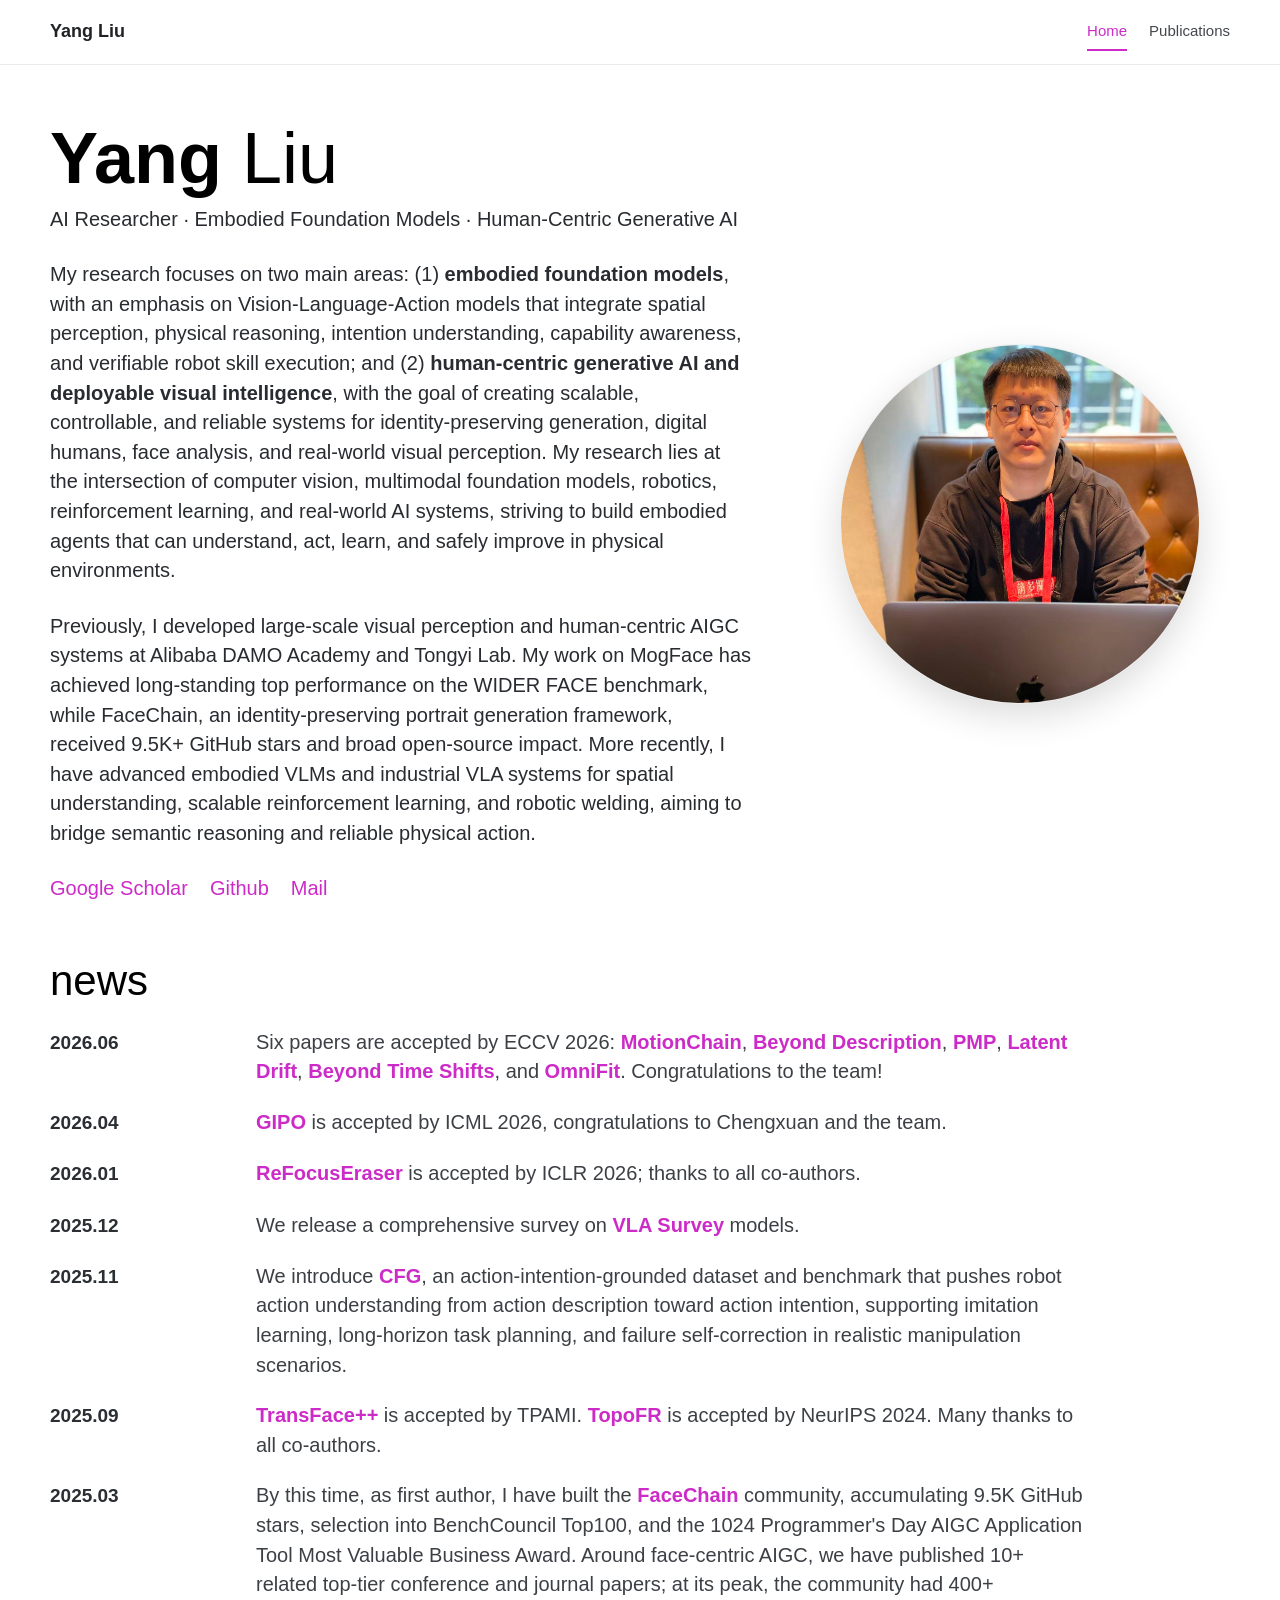
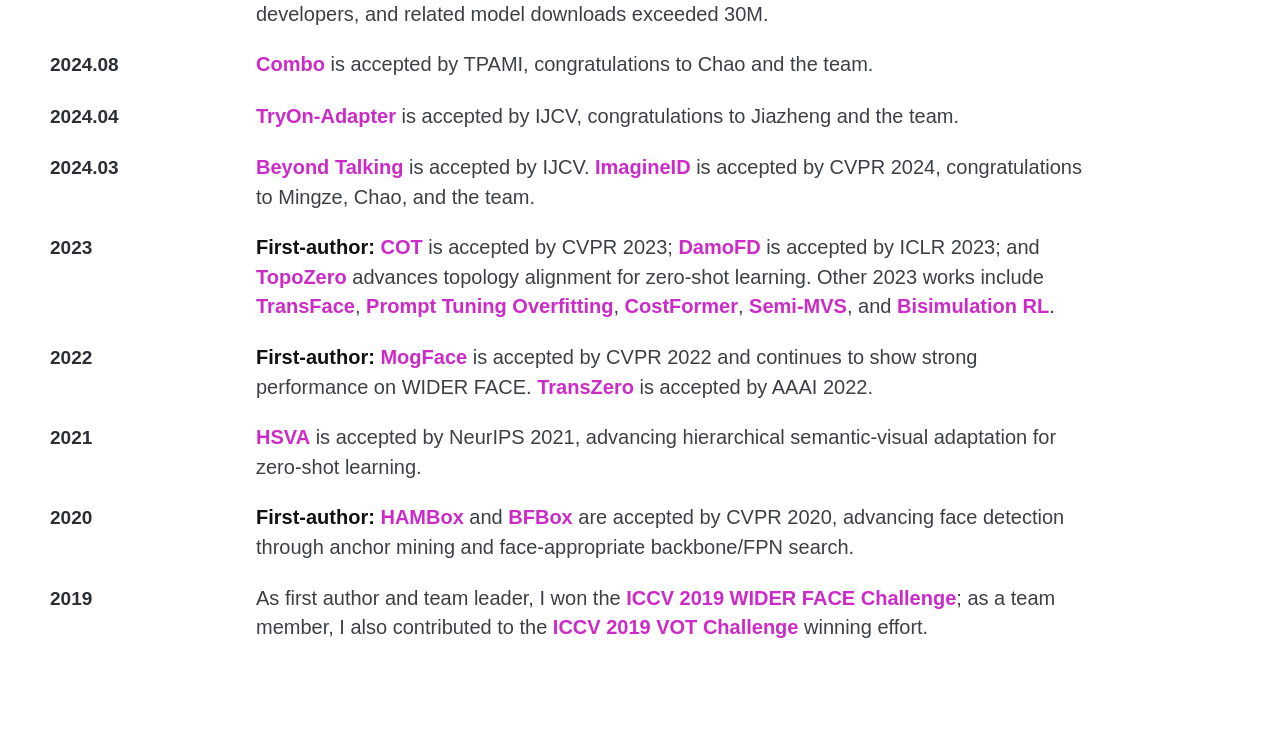
==== index.html @ 4ef693bc "Initial personal website" ====
<!doctype html>
<html lang="en">
  <head>
    <meta charset="utf-8" />
    <meta name="viewport" content="width=device-width, initial-scale=1" />
    <title>Yang Liu</title>
    <meta
      name="description"
      content="Yang Liu - AI researcher focused on embodied foundation models, human-centric generative AI, and deployable visual intelligence."
    />
    <link rel="stylesheet" href="styles.css" />
  </head>
  <body>
    <header class="site-header">
      <nav class="nav" aria-label="Primary navigation">
        <a class="brand" href="index.html">Yang Liu</a>
        <div class="nav-links">
          <a class="active" href="index.html">Home</a>
          <a href="publications.html">Publications</a>
        </div>
      </nav>
    </header>

    <main class="home-page">
      <section class="home-hero">
        <div class="home-copy">
          <h1><strong>Yang</strong> Liu</h1>
          <p class="home-role">AI Researcher · Embodied Foundation Models · Human-Centric Generative AI</p>

          <p>
            My research focuses on two main areas: (1) <strong>embodied foundation models</strong>,
            with an emphasis on Vision-Language-Action models that integrate spatial perception,
            physical reasoning, intention understanding, capability awareness, and verifiable robot
            skill execution; and (2) <strong>human-centric generative AI and deployable visual
            intelligence</strong>, with the goal of creating scalable, controllable, and reliable
            systems for identity-preserving generation, digital humans, face analysis, and
            real-world visual perception. My research lies at the intersection of computer vision,
            multimodal foundation models, robotics, reinforcement learning, and real-world AI
            systems, striving to build embodied agents that can understand, act, learn, and safely
            improve in physical environments.
          </p>

          <p>
            Previously, I developed large-scale visual perception and human-centric AIGC systems at
            Alibaba DAMO Academy and Tongyi Lab. My work on MogFace has achieved long-standing top
            performance on the WIDER FACE benchmark, while FaceChain, an identity-preserving
            portrait generation framework, received 9.5K+ GitHub stars and broad open-source
            impact. More recently, I have advanced embodied VLMs and industrial VLA systems for
            spatial understanding, scalable reinforcement learning, and robotic welding, aiming to
            bridge semantic reasoning and reliable physical action.
          </p>

          <div class="home-links" aria-label="Profile links">
            <a href="https://scholar.google.co.uk/citations?user=t1emSE0AAAAJ&hl=zh-CN">Google Scholar</a>
            <a href="https://github.com/ly19965">Github</a>
            <a href="mailto:yang.15.liu@kcl.ac.uk">Mail</a>
          </div>
        </div>

        <aside class="home-portrait" aria-label="Yang Liu portrait placeholder">
          <div class="portrait-circle">
            <img src="assets/profile.png" alt="Yang Liu" />
          </div>
        </aside>
      </section>

      <section class="home-updates" aria-labelledby="updates-title">
        <h2 id="updates-title">news</h2>
        <div class="update-list">
          <article class="update-item">
            <time>2026.06</time>
            <p>
              Six papers are accepted by ECCV 2026:
              <a class="paper-link" href="publications.html">MotionChain</a>,
              <a class="paper-link" href="publications.html">Beyond Description</a>,
              <a class="paper-link" href="publications.html">PMP</a>,
              <a class="paper-link" href="publications.html">Latent Drift</a>,
              <a class="paper-link" href="publications.html">Beyond Time Shifts</a>, and
              <a class="paper-link" href="https://scholar.google.co.uk/citations?view_op=view_citation&amp;hl=en&amp;user=t1emSE0AAAAJ&amp;pagesize=100&amp;citation_for_view=t1emSE0AAAAJ:TFP_iSt0sucC">OmniFit</a>.
              Congratulations to the team!
            </p>
          </article>
          <article class="update-item">
            <time>2026.04</time>
            <p>
              <a class="paper-link" href="https://arxiv.org/pdf/2603.03955">GIPO</a> is accepted by
              ICML 2026, congratulations to Chengxuan and the team.
            </p>
          </article>
          <article class="update-item">
            <time>2026.01</time>
            <p>
              <a class="paper-link" href="https://openreview.net/pdf?id=OkNxZGenYr">ReFocusEraser</a>
              is accepted by ICLR 2026; thanks to all co-authors.
            </p>
          </article>
          <article class="update-item">
            <time>2025.12</time>
            <p>
              We release a comprehensive survey on
              <a class="paper-link" href="https://suyuz1.github.io/Survery/">VLA Survey</a>
              models.
            </p>
          </article>
          <article class="update-item">
            <time>2025.11</time>
            <p>
              We introduce
              <a class="paper-link" href="https://cfg-bench.github.io/">CFG</a>, an
              action-intention-grounded dataset and benchmark that pushes robot action
              understanding from action description toward action intention, supporting imitation
              learning, long-horizon task planning, and failure self-correction in realistic
              manipulation scenarios.
            </p>
          </article>
          <article class="update-item">
            <time>2025.09</time>
            <p>
              <a class="paper-link" href="https://ieeexplore.ieee.org/abstract/document/11184862">TransFace++</a>
              is accepted by TPAMI.
              <a class="paper-link" href="https://proceedings.neurips.cc/paper_files/paper/2024/hash/419b6c974712adb884bfbbeea8e94d1b-Abstract-Conference.html">TopoFR</a>
              is accepted by NeurIPS 2024. Many thanks to all co-authors.
            </p>
          </article>
          <article class="update-item">
            <time>2025.03</time>
            <p>
              By this time, as first author, I have built the
              <a class="paper-link" href="https://github.com/modelscope/facechain">FaceChain</a>
              community, accumulating 9.5K GitHub stars, selection into BenchCouncil Top100, and
              the 1024 Programmer's Day AIGC Application Tool Most Valuable Business Award. Around
              face-centric AIGC, we have published 10+ related top-tier conference and journal
              papers; at its peak, the community had 400+ developers, and related model downloads
              exceeded 30M.
            </p>
          </article>
          <article class="update-item">
            <time>2024.08</time>
            <p>
              <a class="paper-link" href="https://ieeexplore.ieee.org/abstract/document/11153998">Combo</a>
              is accepted by TPAMI, congratulations to Chao and the team.
            </p>
          </article>
          <article class="update-item">
            <time>2024.04</time>
            <p>
              <a class="paper-link" href="https://link.springer.com/article/10.1007/s11263-025-02352-3">TryOn-Adapter</a>
              is accepted by IJCV, congratulations to Jiazheng and the team.
            </p>
          </article>
          <article class="update-item">
            <time>2024.03</time>
            <p>
              <a class="paper-link" href="https://link.springer.com/article/10.1007/s11263-024-02300-7">Beyond Talking</a>
              is accepted by IJCV.
              <a class="paper-link" href="http://openaccess.thecvf.com/content/CVPR2024/html/Xu_FaceChain-ImagineID_Freely_Crafting_High-Fidelity_Diverse_Talking_Faces_from_Disentangled_Audio_CVPR_2024_paper.html">ImagineID</a>
              is accepted by CVPR 2024, congratulations to Mingze, Chao, and the team.
            </p>
          </article>
          <article class="update-item">
            <time>2023</time>
            <p>
              <strong>First-author:</strong>
              <a class="paper-link" href="https://scholar.google.co.uk/citations?view_op=view_citation&amp;hl=en&amp;user=t1emSE0AAAAJ&amp;pagesize=100&amp;citation_for_view=t1emSE0AAAAJ:ULOm3_A8WrAC">COT</a>
              is accepted by CVPR 2023;
              <a class="paper-link" href="https://scholar.google.co.uk/citations?view_op=view_citation&amp;hl=en&amp;user=t1emSE0AAAAJ&amp;pagesize=100&amp;citation_for_view=t1emSE0AAAAJ:8k81kl-MbHgC">DamoFD</a>
              is accepted by ICLR 2023; and
              <a class="paper-link" href="https://scholar.google.co.uk/citations?view_op=view_citation&amp;hl=en&amp;user=t1emSE0AAAAJ&amp;pagesize=100&amp;citation_for_view=t1emSE0AAAAJ:TQgYirikUcIC">TopoZero</a>
              advances topology alignment for zero-shot learning. Other 2023 works include
              <a class="paper-link" href="https://scholar.google.co.uk/citations?view_op=view_citation&amp;hl=en&amp;user=t1emSE0AAAAJ&amp;pagesize=100&amp;citation_for_view=t1emSE0AAAAJ:aqlVkmm33-oC">TransFace</a>,
              <a class="paper-link" href="https://scholar.google.co.uk/citations?view_op=view_citation&amp;hl=en&amp;user=t1emSE0AAAAJ&amp;pagesize=100&amp;citation_for_view=t1emSE0AAAAJ:5nxA0vEk-isC">Prompt Tuning Overfitting</a>,
              <a class="paper-link" href="https://scholar.google.co.uk/citations?view_op=view_citation&amp;hl=en&amp;user=t1emSE0AAAAJ&amp;pagesize=100&amp;citation_for_view=t1emSE0AAAAJ:3fE2CSJIrl8C">CostFormer</a>,
              <a class="paper-link" href="https://scholar.google.co.uk/citations?view_op=view_citation&amp;hl=en&amp;user=t1emSE0AAAAJ&amp;pagesize=100&amp;citation_for_view=t1emSE0AAAAJ:Wp0gIr-vW9MC">Semi-MVS</a>,
              and
              <a class="paper-link" href="https://scholar.google.co.uk/citations?view_op=view_citation&amp;hl=en&amp;user=t1emSE0AAAAJ&amp;pagesize=100&amp;citation_for_view=t1emSE0AAAAJ:mVmsd5A6BfQC">Bisimulation RL</a>.
            </p>
          </article>
          <article class="update-item">
            <time>2022</time>
            <p>
              <strong>First-author:</strong>
              <a class="paper-link" href="https://scholar.google.co.uk/citations?view_op=view_citation&amp;hl=en&amp;user=t1emSE0AAAAJ&amp;pagesize=100&amp;citation_for_view=t1emSE0AAAAJ:UebtZRa9Y70C">MogFace</a>
              is accepted by CVPR 2022 and continues to show strong performance on WIDER FACE.
              <a class="paper-link" href="https://scholar.google.co.uk/citations?view_op=view_citation&amp;hl=en&amp;user=t1emSE0AAAAJ&amp;pagesize=100&amp;citation_for_view=t1emSE0AAAAJ:Se3iqnhoufwC">TransZero</a>
              is accepted by AAAI 2022.
            </p>
          </article>
          <article class="update-item">
            <time>2021</time>
            <p>
              <a class="paper-link" href="https://proceedings.neurips.cc/paper/2021/hash/8b0d268963dd0cfb808aac48a549829f-Abstract.html">HSVA</a>
              is accepted by NeurIPS 2021, advancing hierarchical semantic-visual adaptation for
              zero-shot learning.
            </p>
          </article>
          <article class="update-item">
            <time>2020</time>
            <p>
              <strong>First-author:</strong>
              <a class="paper-link" href="https://scholar.google.co.uk/citations?view_op=view_citation&amp;hl=en&amp;user=t1emSE0AAAAJ&amp;pagesize=100&amp;citation_for_view=t1emSE0AAAAJ:YsMSGLbcyi4C">HAMBox</a>
              and
              <a class="paper-link" href="https://scholar.google.co.uk/citations?view_op=view_citation&amp;hl=en&amp;user=t1emSE0AAAAJ&amp;pagesize=100&amp;citation_for_view=t1emSE0AAAAJ:IjCSPb-OGe4C">BFBox</a>
              are accepted by CVPR 2020, advancing face detection through anchor mining and
              face-appropriate backbone/FPN search.
            </p>
          </article>
          <article class="update-item">
            <time>2019</time>
            <p>
              As first author and team leader, I won the
              <a class="paper-link" href="https://xieqiaokang.com/snapshot/wider-challenge/2019.html">ICCV 2019 WIDER FACE Challenge</a>;
              as a team member, I also contributed to the
              <a class="paper-link" href="https://scholar.google.co.uk/citations?view_op=view_citation&amp;hl=en&amp;user=t1emSE0AAAAJ&amp;pagesize=100&amp;citation_for_view=t1emSE0AAAAJ:qjMakFHDy7sC">ICCV 2019 VOT Challenge</a>
              winning effort.
            </p>
          </article>
        </div>
      </section>
    </main>
  </body>
</html>
---- styles.css ----
:root {
  --bg: #ffffff;
  --surface: #ffffff;
  --ink: #202225;
  --muted: #44484d;
  --line: #e7e7e7;
  --accent: #cc2bc7;
  --accent-deep: #b51eb0;
  --warm: #cc2bc7;
  --soft: #fff3fd;
  --mark: #fff1c2;
  --shadow: 0 12px 36px rgba(0, 0, 0, 0.14);
}

* {
  box-sizing: border-box;
}

html {
  scroll-behavior: smooth;
}

body {
  margin: 0;
  color: var(--ink);
  background: var(--bg);
  font-family:
    -apple-system, BlinkMacSystemFont, "Segoe UI", "Helvetica Neue", Arial, sans-serif;
  line-height: 1.65;
}

a {
  color: var(--accent-deep);
  text-decoration: none;
}

a:hover {
  color: var(--warm);
}

.site-header {
  position: sticky;
  top: 0;
  z-index: 20;
  border-bottom: 1px solid rgba(231, 231, 231, 0.82);
  background: rgba(255, 255, 255, 0.92);
  backdrop-filter: blur(14px);
}

.nav {
  display: flex;
  align-items: center;
  justify-content: space-between;
  width: min(1180px, calc(100% - 40px));
  min-height: 64px;
  margin: 0 auto;
  gap: 24px;
}

.brand {
  color: var(--ink);
  font-size: 18px;
  font-weight: 750;
}

.nav-links {
  display: flex;
  align-items: center;
  gap: 22px;
  color: var(--muted);
  font-size: 15px;
}

.nav-links a {
  color: var(--muted);
  padding: 6px 0;
  border-bottom: 2px solid transparent;
}

.nav-links a:hover,
.nav-links a.active {
  color: var(--accent);
  border-bottom-color: var(--accent);
}

.home-page {
  width: min(1180px, calc(100% - 48px));
  margin: 0 auto;
  padding: 56px 0 90px;
}

.home-hero {
  display: grid;
  grid-template-columns: minmax(0, 760px) minmax(340px, 420px);
  gap: 58px;
  align-items: center;
}

.home-copy h1 {
  margin: 0 0 8px;
  color: #000000;
  font-size: clamp(46px, 6.2vw, 72px);
  font-weight: 300;
  line-height: 1.05;
  letter-spacing: 0;
}

.home-copy h1 strong {
  font-weight: 850;
}

.home-role {
  margin: 0 0 26px;
  color: var(--accent);
  font-size: 21px;
  line-height: 1.4;
}

.home-copy p {
  max-width: 760px;
  margin: 0 0 26px;
  color: #282b30;
  font-size: 20px;
  line-height: 1.48;
}

.home-copy strong {
  font-weight: 800;
}

.home-portrait {
  padding-top: 24px;
}

.portrait-circle {
  overflow: hidden;
  width: 360px;
  height: 360px;
  margin: 0 auto;
  border-radius: 50%;
  border: 1px solid #eeeeee;
  background: #ffffff;
  box-shadow: var(--shadow);
}

.portrait-circle img {
  display: block;
  width: 100%;
  height: 100%;
  object-fit: cover;
  object-position: center 34%;
}

.home-links {
  display: flex;
  flex-wrap: wrap;
  gap: 22px;
  margin-top: 12px;
}

.home-links a {
  color: var(--accent);
  font-size: 20px;
  line-height: 1.4;
}

.home-links a:hover {
  color: #8e168a;
}

.home-updates {
  max-width: 1040px;
  margin-top: 56px;
}

.home-updates h2 {
  margin: 0 0 22px;
  color: #000000;
  font-size: 42px;
  font-weight: 300;
  line-height: 1.1;
  letter-spacing: 0;
}

.update-list {
  display: grid;
  gap: 20px;
}

.update-item {
  display: grid;
  grid-template-columns: 170px minmax(0, 1fr);
  gap: 36px;
  align-items: baseline;
}

.update-item time {
  color: #2b2f33;
  font-size: 19px;
  font-weight: 800;
}

.update-item p {
  margin: 0;
  color: #3c4045;
  font-size: 20px;
  line-height: 1.48;
}

.update-item strong {
  color: var(--accent);
  font-weight: 650;
}

.update-item p > strong:first-child {
  color: #111111;
  font-weight: 850;
}

.update-item .paper-link {
  color: var(--accent);
  font-weight: 650;
}

.update-item .paper-link:hover {
  color: #8e168a;
}

.page {
  width: min(1120px, calc(100% - 40px));
  margin: 0 auto;
  padding: 56px 0 80px;
}

.profile {
  display: grid;
  grid-template-columns: 310px minmax(0, 1fr);
  gap: 44px;
  align-items: start;
}

.hero-profile {
  min-height: calc(100vh - 160px);
}

.profile-card {
  padding: 28px;
  border: 1px solid var(--line);
  border-radius: 8px;
  background: rgba(255, 255, 255, 0.88);
  box-shadow: var(--shadow);
}

.portrait {
  display: grid;
  place-items: center;
  width: 180px;
  height: 180px;
  margin: 0 auto 24px;
  border: 1px solid #cbd8d4;
  border-radius: 8px;
  background:
    linear-gradient(135deg, rgba(15, 118, 110, 0.16), rgba(164, 92, 51, 0.14)),
    repeating-linear-gradient(45deg, rgba(23, 78, 86, 0.07) 0 1px, transparent 1px 11px);
}

.portrait span {
  color: var(--accent-deep);
  font-size: 48px;
  font-weight: 800;
  letter-spacing: 0;
}

.profile-card h1 {
  margin: 0;
  font-size: 32px;
  line-height: 1.15;
  text-align: center;
}

.role,
.focus {
  margin: 10px 0 0;
  color: var(--muted);
  text-align: center;
}

.role {
  color: var(--ink);
  font-weight: 650;
}

.focus {
  font-size: 14px;
}

.profile-links,
.quick-links {
  display: flex;
  flex-wrap: wrap;
  gap: 10px;
  margin-top: 22px;
}

.profile-links {
  justify-content: center;
}

.profile-links a,
.quick-links a {
  display: inline-flex;
  align-items: center;
  justify-content: center;
  min-height: 36px;
  padding: 0 13px;
  border: 1px solid #c9d8d5;
  border-radius: 6px;
  background: var(--soft);
  color: var(--accent-deep);
  font-size: 14px;
  font-weight: 650;
}

.hero-copy {
  max-width: 780px;
  padding-top: 18px;
}

.eyebrow {
  margin: 0 0 10px;
  color: var(--warm);
  font-size: 13px;
  font-weight: 800;
  letter-spacing: 0.08em;
  text-transform: uppercase;
}

.hero-copy h2 {
  margin: 0 0 18px;
  max-width: 760px;
  font-size: clamp(38px, 6vw, 62px);
  line-height: 1.05;
}

.hero-copy p {
  max-width: 760px;
  margin: 0 0 18px;
  color: var(--muted);
  font-size: 18px;
}

.section {
  padding: 0;
}

.standalone {
  max-width: 980px;
}

.section-heading {
  display: grid;
  grid-template-columns: 260px minmax(0, 1fr);
  gap: 32px;
  align-items: baseline;
  margin-bottom: 28px;
  padding-bottom: 24px;
  border-bottom: 1px solid var(--line);
}

.section-heading h1 {
  margin: 0;
  font-size: 34px;
  line-height: 1.15;
}

.section-heading p {
  margin: 0;
  color: var(--muted);
}

.text-block {
  max-width: 820px;
  font-size: 17px;
}

.text-block p {
  margin: 0 0 20px;
}

.empty-block {
  min-height: 160px;
  padding: 28px;
  border: 1px dashed #c4cbc7;
  border-radius: 8px;
  background: rgba(255, 255, 255, 0.56);
  color: var(--muted);
}

.empty-block p {
  margin: 0;
}

.publication-list {
  display: grid;
  gap: 0;
}

.publication {
  position: relative;
  display: grid;
  grid-template-columns: 74px minmax(0, 1fr);
  gap: 18px;
  padding: 19px 0;
  border-bottom: 1px solid var(--line);
}

.pub-year {
  color: var(--warm);
  font-size: 14px;
  font-weight: 800;
  line-height: 1.35;
}

.pub-content h3 {
  margin: 0 0 7px;
  font-size: 18px;
  line-height: 1.35;
}

.pub-authors,
.pub-meta {
  margin: 0 0 5px;
  color: var(--muted);
  font-size: 14px;
  line-height: 1.55;
}

.pub-meta {
  color: var(--accent-deep);
  font-weight: 650;
}

.author-me {
  display: inline;
  padding: 1px 4px;
  border-radius: 4px;
  background: var(--mark);
  color: #6f3d12;
  font-weight: 800;
}

.author-me sup {
  margin-left: 1px;
  font-size: 0.72em;
  line-height: 0;
  vertical-align: super;
}

.publications-page a,
.publications-page a:hover,
.publications-page .nav-links a,
.publications-page .nav-links a:hover,
.publications-page .nav-links a.active,
.publications-page .pub-year,
.publications-page .pub-meta,
.publications-page .author-me {
  color: #111111;
}

.publications-page .nav-links a.active,
.publications-page .nav-links a:hover {
  border-bottom-color: #111111;
}

.publications-page .author-me {
  background: transparent;
  padding: 0;
  border-radius: 0;
}

@media (max-width: 820px) {
  .nav {
    align-items: flex-start;
    flex-direction: column;
    justify-content: center;
    min-height: 88px;
    gap: 8px;
  }

  .nav-links {
    width: 100%;
    gap: 14px;
    overflow-x: auto;
    padding-bottom: 4px;
    white-space: nowrap;
  }

  .page {
    width: min(100% - 28px, 680px);
    padding-top: 34px;
  }

  .home-page {
    width: min(100% - 28px, 680px);
    padding-top: 34px;
  }

  .home-hero {
    grid-template-columns: 1fr;
    gap: 28px;
  }

  .home-portrait {
    order: -1;
    padding-top: 0;
  }

  .home-updates {
    margin-top: 42px;
  }

  .update-item {
    grid-template-columns: 1fr;
    gap: 4px;
  }

  .portrait-circle {
    width: 230px;
    height: 230px;
  }

  .portrait-circle span {
    font-size: 52px;
  }

  .profile {
    grid-template-columns: 1fr;
    gap: 28px;
  }

  .hero-profile {
    min-height: auto;
  }

  .section-heading {
    grid-template-columns: 1fr;
    gap: 8px;
  }
}

@media (max-width: 520px) {
  .profile-card {
    padding: 22px;
  }

  .portrait {
    width: 148px;
    height: 148px;
  }

  .hero-copy h2 {
    font-size: 38px;
  }

  .home-copy h1 {
    font-size: 46px;
  }

  .home-role,
  .home-links a {
    font-size: 18px;
  }

  .home-copy p {
    font-size: 17px;
    line-height: 1.55;
  }

  .home-updates h2 {
    font-size: 36px;
  }

  .update-item time,
  .update-item p {
    font-size: 17px;
  }

  .hero-copy p,
  .text-block {
    font-size: 16px;
  }

  .publication {
    grid-template-columns: 1fr;
    gap: 5px;
  }
}
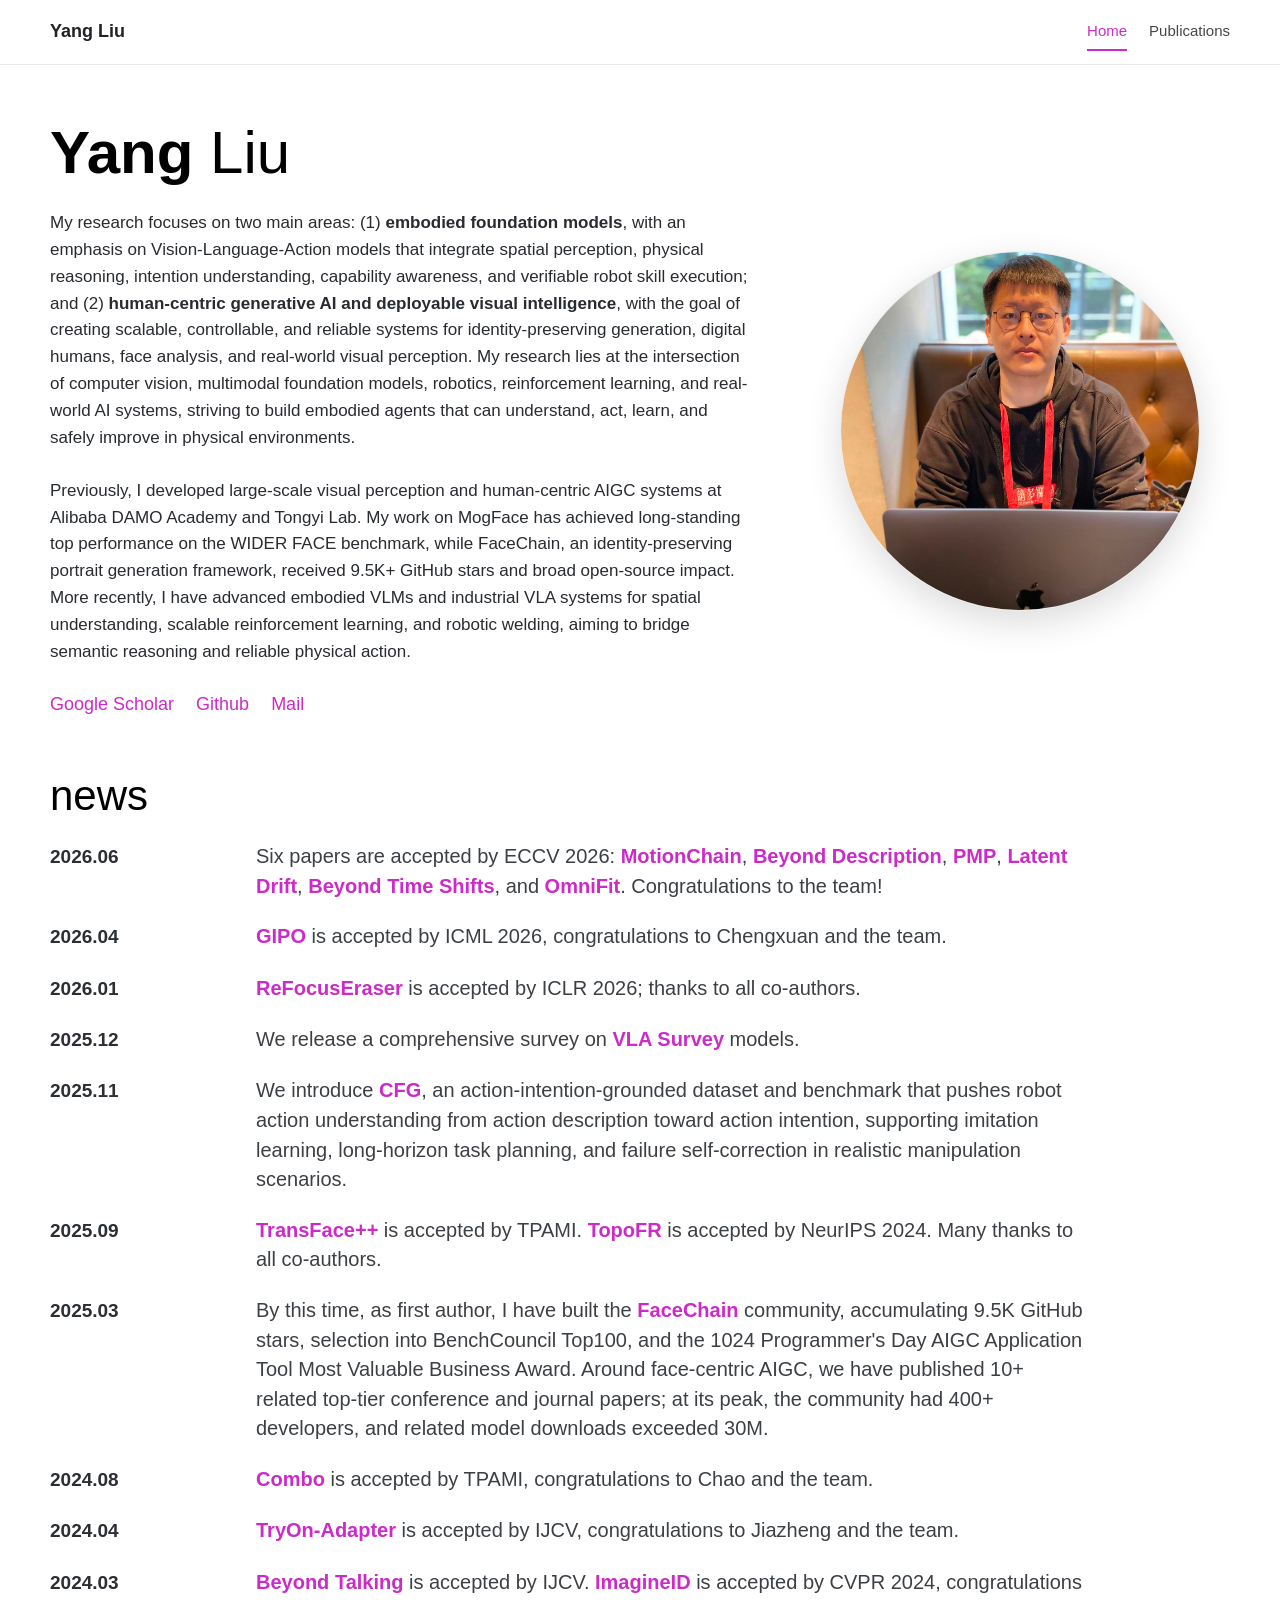
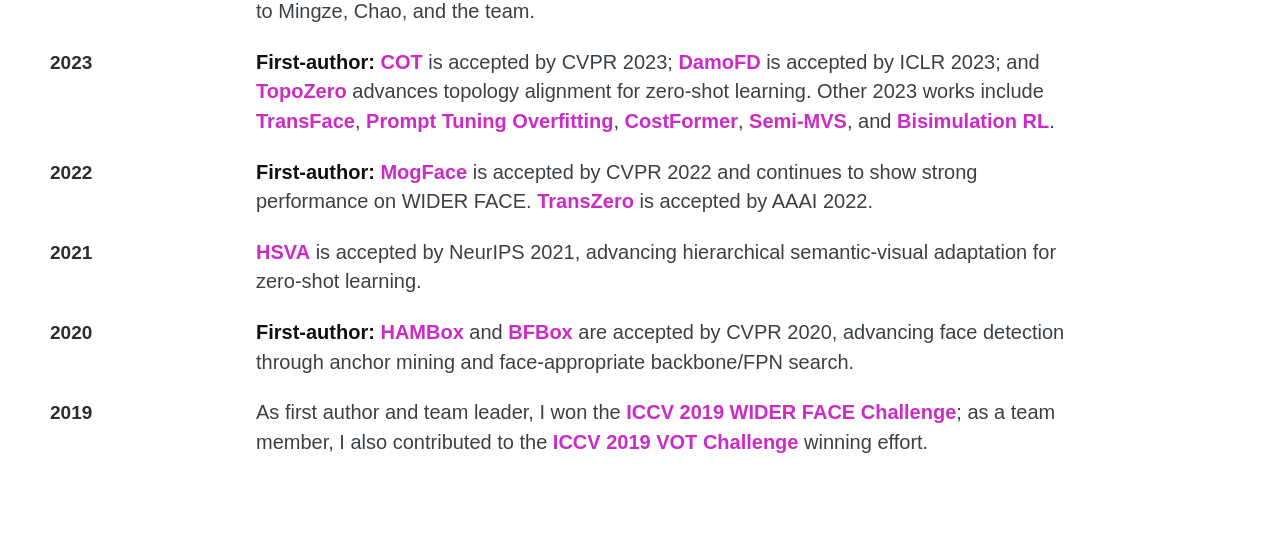
==== commit cc8322e8: "Refine home page typography" ====
--- a/index.html
+++ b/index.html
@@ -25,7 +25,6 @@
       <section class="home-hero">
         <div class="home-copy">
           <h1><strong>Yang</strong> Liu</h1>
-          <p class="home-role">AI Researcher · Embodied Foundation Models · Human-Centric Generative AI</p>
 
           <p>
             My research focuses on two main areas: (1) <strong>embodied foundation models</strong>,
--- a/styles.css
+++ b/styles.css
@@ -97,9 +97,9 @@
 }
 
 .home-copy h1 {
-  margin: 0 0 8px;
+  margin: 0 0 26px;
   color: #000000;
-  font-size: clamp(46px, 6.2vw, 72px);
+  font-size: clamp(42px, 5.2vw, 60px);
   font-weight: 300;
   line-height: 1.05;
   letter-spacing: 0;
@@ -107,21 +107,14 @@
 
 .home-copy h1 strong {
   font-weight: 850;
-}
-
-.home-role {
-  margin: 0 0 26px;
-  color: var(--accent);
-  font-size: 21px;
-  line-height: 1.4;
 }
 
 .home-copy p {
   max-width: 760px;
   margin: 0 0 26px;
   color: #282b30;
-  font-size: 20px;
-  line-height: 1.48;
+  font-size: 17px;
+  line-height: 1.58;
 }
 
 .home-copy strong {
@@ -160,7 +153,7 @@
 
 .home-links a {
   color: var(--accent);
-  font-size: 20px;
+  font-size: 18px;
   line-height: 1.4;
 }
 
@@ -563,17 +556,16 @@
   }
 
   .home-copy h1 {
-    font-size: 46px;
-  }
-
-  .home-role,
+    font-size: 40px;
+  }
+
   .home-links a {
-    font-size: 18px;
+    font-size: 16px;
   }
 
   .home-copy p {
-    font-size: 17px;
-    line-height: 1.55;
+    font-size: 16px;
+    line-height: 1.6;
   }
 
   .home-updates h2 {
